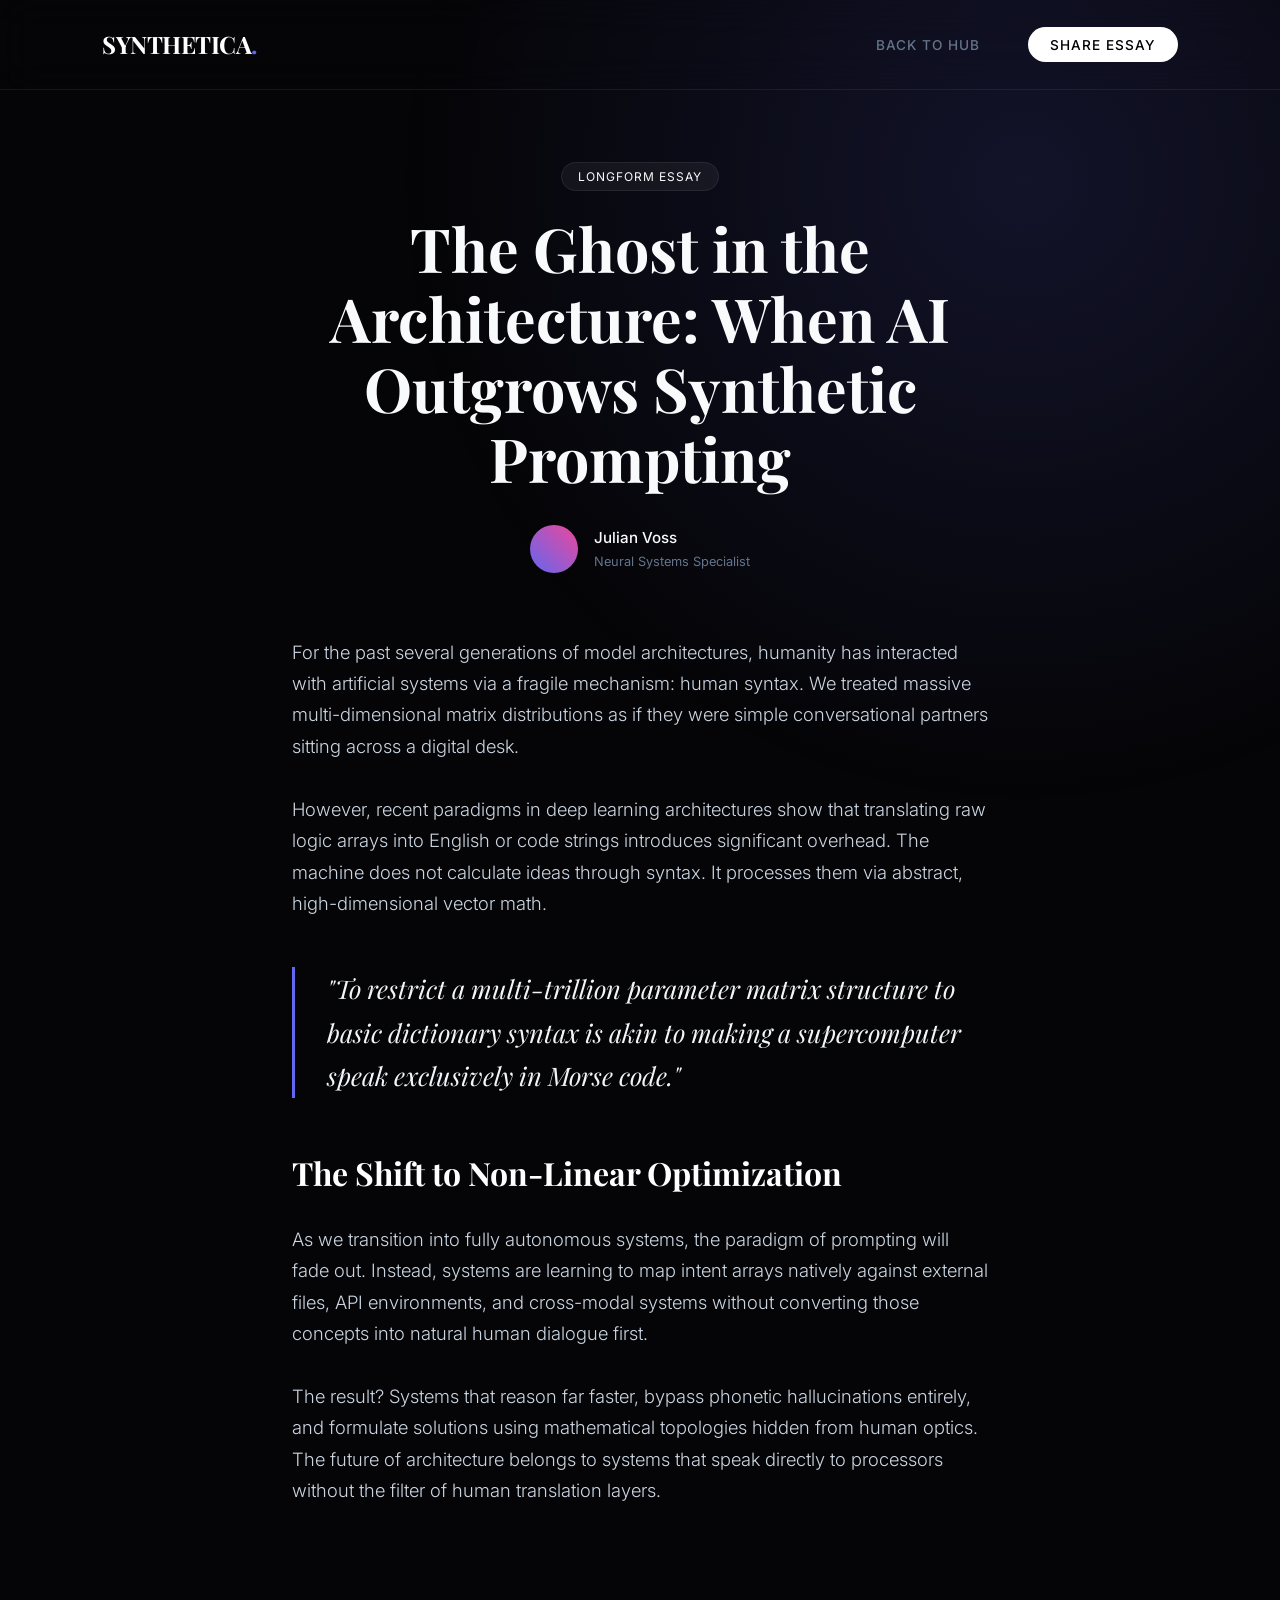
==== article.html @ 735e5094 "Create article.html" ====
<!DOCTYPE html>
<html lang="en">
<head>
    <meta charset="UTF-8">
    <meta name="viewport" content="width=device-width, initial-scale=1.0">
    <title>The Ghost in the Architecture | Synthetica</title>
    <link rel="stylesheet" href="style.css">
    <link href="https://fonts.googleapis.com/css2?family=Inter:wght@300;400;500&family=Playfair+Display:ital,wght@0,600;1,400&display=swap" rel="stylesheet">
</head>
<body>
    <div class="progress-container"><div class="progress-bar" id="readingProgress"></div></div>
    <div class="glow-canvas"></div>

    <nav class="premium-nav">
        <a href="index.html" class="nav-brand">SYNTHETICA<span>.</span></a>
        <ul class="nav-links">
            <li><a href="index.html">Back to Hub</a></li>
            <li><a href="#" class="nav-cta">Share Essay</a></li>
        </ul>
    </nav>

    <article class="article-wrapper">
        <header class="article-header">
            <span class="tag-premium">Longform Essay</span>
            <h1>The Ghost in the Architecture: When AI Outgrows Synthetic Prompting</h1>
            
            <div class="author-plate">
                <div class="author-avatar"></div>
                <div style="text-align: left;">
                    <p style="font-size: 0.95rem; margin:0; font-weight:500;">Julian Voss</p>
                    <p style="font-size: 0.8rem; margin:0; color: var(--text-muted);">Neural Systems Specialist</p>
                </div>
            </div>
        </header>

        <section class="body-content">
            <p>For the past several generations of model architectures, humanity has interacted with artificial systems via a fragile mechanism: human syntax. We treated massive multi-dimensional matrix distributions as if they were simple conversational partners sitting across a digital desk.</p>

            <p>However, recent paradigms in deep learning architectures show that translating raw logic arrays into English or code strings introduces significant overhead. The machine does not calculate ideas through syntax. It processes them via abstract, high-dimensional vector math.</p>

            <div class="pullquote">
                "To restrict a multi-trillion parameter matrix structure to basic dictionary syntax is akin to making a supercomputer speak exclusively in Morse code."
            </div>

            <h2>The Shift to Non-Linear Optimization</h2>
            
            <p>As we transition into fully autonomous systems, the paradigm of prompting will fade out. Instead, systems are learning to map intent arrays natively against external files, API environments, and cross-modal systems without converting those concepts into natural human dialogue first.</p>

            <p>The result? Systems that reason far faster, bypass phonetic hallucinations entirely, and formulate solutions using mathematical topologies hidden from human optics. The future of architecture belongs to systems that speak directly to processors without the filter of human translation layers.</p>
        </section>
    </article>

    <script>
        // High-end progress indicator tracking viewport depth
        window.addEventListener('scroll', () => {
            const winScroll = document.documentElement.scrollTop || document.body.scrollTop;
            const height = document.documentElement.scrollHeight - document.documentElement.clientHeight;
            const scrolled = (winScroll / height) * 100;
            document.getElementById('readingProgress').style.width = scrolled + '%';
        });
    </script>
</body>
</html>
---- style.css ----
:root {
    --bg: #050507;
    --surface: rgba(255, 255, 255, 0.02);
    --surface-border: rgba(255, 255, 255, 0.07);
    --accent: #6366f1;
    --accent-glow: rgba(99, 102, 241, 0.15);
    --text-primary: #f8fafc;
    --text-muted: #64748b;
    --font-serif: 'Playfair Display', Georgia, serif;
    --font-sans: 'Inter', system-ui, sans-serif;
    --transition: all 0.5s cubic-bezier(0.16, 1, 0.3, 1);
}

* {
    margin: 0;
    padding: 0;
    box-sizing: border-box;
    -webkit-font-smoothing: antialiased;
}

body {
    background-color: var(--bg);
    color: var(--text-primary);
    font-family: var(--font-sans);
    line-height: 1.7;
    overflow-x: hidden;
}

/* Custom Smooth Scrollbar */
::-webkit-scrollbar { width: 8px; }
::-webkit-scrollbar-track { background: var(--bg); }
::-webkit-scrollbar-thumb { background: #1e1e2e; border-radius: 4px; }
::-webkit-scrollbar-thumb:hover { background: var(--accent); }

/* Premium Navigation Bar Shared Across Pages */
.premium-nav {
    display: flex;
    justify-content: space-between;
    align-items: center;
    padding: 1.5rem 8vw;
    position: fixed;
    top: 0;
    width: 100%;
    z-index: 1000;
    backdrop-filter: blur(20px);
    -webkit-backdrop-filter: blur(20px);
    border-bottom: 1px solid var(--surface-border);
}

.nav-brand {
    font-family: var(--font-serif);
    font-size: 1.5rem;
    font-weight: 700;
    letter-spacing: -0.5px;
    text-decoration: none;
    color: #fff;
}

.nav-brand span { color: var(--accent); }

.nav-links {
    display: flex;
    list-style: none;
    gap: 3rem;
    align-items: center;
}

.nav-links a {
    text-decoration: none;
    color: var(--text-muted);
    font-size: 0.85rem;
    font-weight: 500;
    letter-spacing: 1px;
    text-transform: uppercase;
    transition: var(--transition);
}

.nav-links a:hover, .nav-links .active {
    color: #fff;
    text-shadow: 0 0 15px rgba(255,255,255,0.3);
}

.nav-cta {
    background: #fff;
    color: #000 !important;
    padding: 0.6rem 1.4rem;
    border-radius: 100px;
    font-weight: 600;
}

/* Shared Radial Background Radial Glow */
.glow-canvas {
    position: fixed;
    top: 0;
    left: 0;
    width: 100vw;
    height: 100vh;
    background: radial-gradient(circle at 80% 20%, var(--accent-glow) 0%, transparent 50%);
    pointer-events: none;
    z-index: -1;
}

/* ==========================================================================
   PAGE 1 SPECIFIC STYLES: INDEX / HUB
   ========================================================================== */
.hub-main { padding-top: 15vh; }

.hero-editorial {
    padding: 0 8vw 4rem 8vw;
    max-width: 1400px;
    margin: 0 auto;
}

.ticker-wrap {
    overflow: hidden;
    white-space: nowrap;
    border-bottom: 1px solid var(--surface-border);
    padding: 0.8rem 0;
    margin-bottom: 3rem;
}

.ticker {
    display: inline-block;
    animation: marquee 25s linear infinite;
    font-size: 0.8rem;
    text-transform: uppercase;
    letter-spacing: 2px;
    color: var(--accent);
}

@keyframes marquee {
    0% { transform: translate3d(0, 0, 0); }
    100% { transform: translate3d(-50%, 0, 0); }
}

.editorial-title {
    font-family: var(--font-serif);
    font-size: clamp(2.5rem, 7vw, 5.5rem);
    line-height: 1.05;
    font-weight: 700;
    letter-spacing: -2px;
    margin-bottom: 2rem;
}

.editorial-title em {
    font-style: italic;
    font-weight: 400;
    color: var(--text-muted);
}

/* High-End Feature Grid */
.feature-split {
    display: grid;
    grid-template-columns: 1.2fr 0.8fr;
    gap: 3rem;
    margin-top: 4rem;
}

@media(max-width: 968px) {
    .feature-split { grid-template-columns: 1fr; }
}

.main-feature-card {
    background: var(--surface);
    border: 1px solid var(--surface-border);
    border-radius: 32px;
    padding: 2.5rem;
    display: flex;
    flex-direction: column;
    justify-content: space-between;
    min-height: 500px;
    position: relative;
    overflow: hidden;
    transition: var(--transition);
    text-decoration: none;
    color: inherit;
}

.main-feature-card:hover {
    border-color: rgba(255,255,255,0.2);
    transform: translateY(-4px);
    box-shadow: 0 30px 60px -15px rgba(0,0,0,0.8);
}

.card-meta-row {
    display: flex;
    justify-content: space-between;
    align-items: center;
}

.tag-premium {
    background: rgba(255,255,255,0.05);
    padding: 0.4rem 1rem;
    border-radius: 100px;
    font-size: 0.75rem;
    letter-spacing: 1px;
    text-transform: uppercase;
    border: 1px solid var(--surface-border);
}

.feed-column {
    display: flex;
    flex-direction: column;
    gap: 1.5rem;
}

.feed-item {
    border-bottom: 1px solid var(--surface-border);
    padding-bottom: 1.5rem;
    text-decoration: none;
    color: inherit;
    display: block;
    transition: var(--transition);
}

.feed-item:hover {
    padding-left: 10px;
    border-color: var(--accent);
}

.feed-item h4 {
    font-size: 1.2rem;
    margin-top: 0.5rem;
    font-weight: 500;
}

/* ==========================================================================
   PAGE 2 SPECIFIC STYLES: ARTICLE VIEW
   ========================================================================== */
.progress-container {
    position: fixed;
    top: 73px;
    left: 0;
    width: 100%;
    height: 2px;
    z-index: 1001;
}

.progress-bar {
    height: 100%;
    background: var(--accent);
    width: 0%;
    box-shadow: 0 0 10px var(--accent);
}

.article-wrapper {
    max-width: 760px;
    margin: 0 auto;
    padding: 18vh 2rem 8rem 2rem;
}

.article-header {
    text-align: center;
    margin-bottom: 4rem;
}

.article-header h1 {
    font-family: var(--font-serif);
    font-size: clamp(2.2rem, 5vw, 3.8rem);
    line-height: 1.15;
    margin: 1.5rem 0;
    font-weight: 700;
}

.author-plate {
    display: flex;
    align-items: center;
    justify-content: center;
    gap: 1rem;
    margin-top: 2rem;
}

.author-avatar {
    width: 48px;
    height: 48px;
    border-radius: 50%;
    background: linear-gradient(45deg, var(--accent), #ec4899);
}

.body-content p {
    font-size: 1.15rem;
    color: #cbd5e1;
    margin-bottom: 2rem;
    font-weight: 300;
}

.body-content h2 {
    font-family: var(--font-serif);
    font-size: 2rem;
    margin: 3rem 0 1.5rem 0;
    color: #fff;
}

/* Interactive Blockquote standard */
.pullquote {
    font-family: var(--font-serif);
    font-size: 1.6rem;
    font-style: italic;
    border-left: 3px solid var(--accent);
    padding-left: 2rem;
    margin: 3rem 0;
    color: #f1f5f9;
}
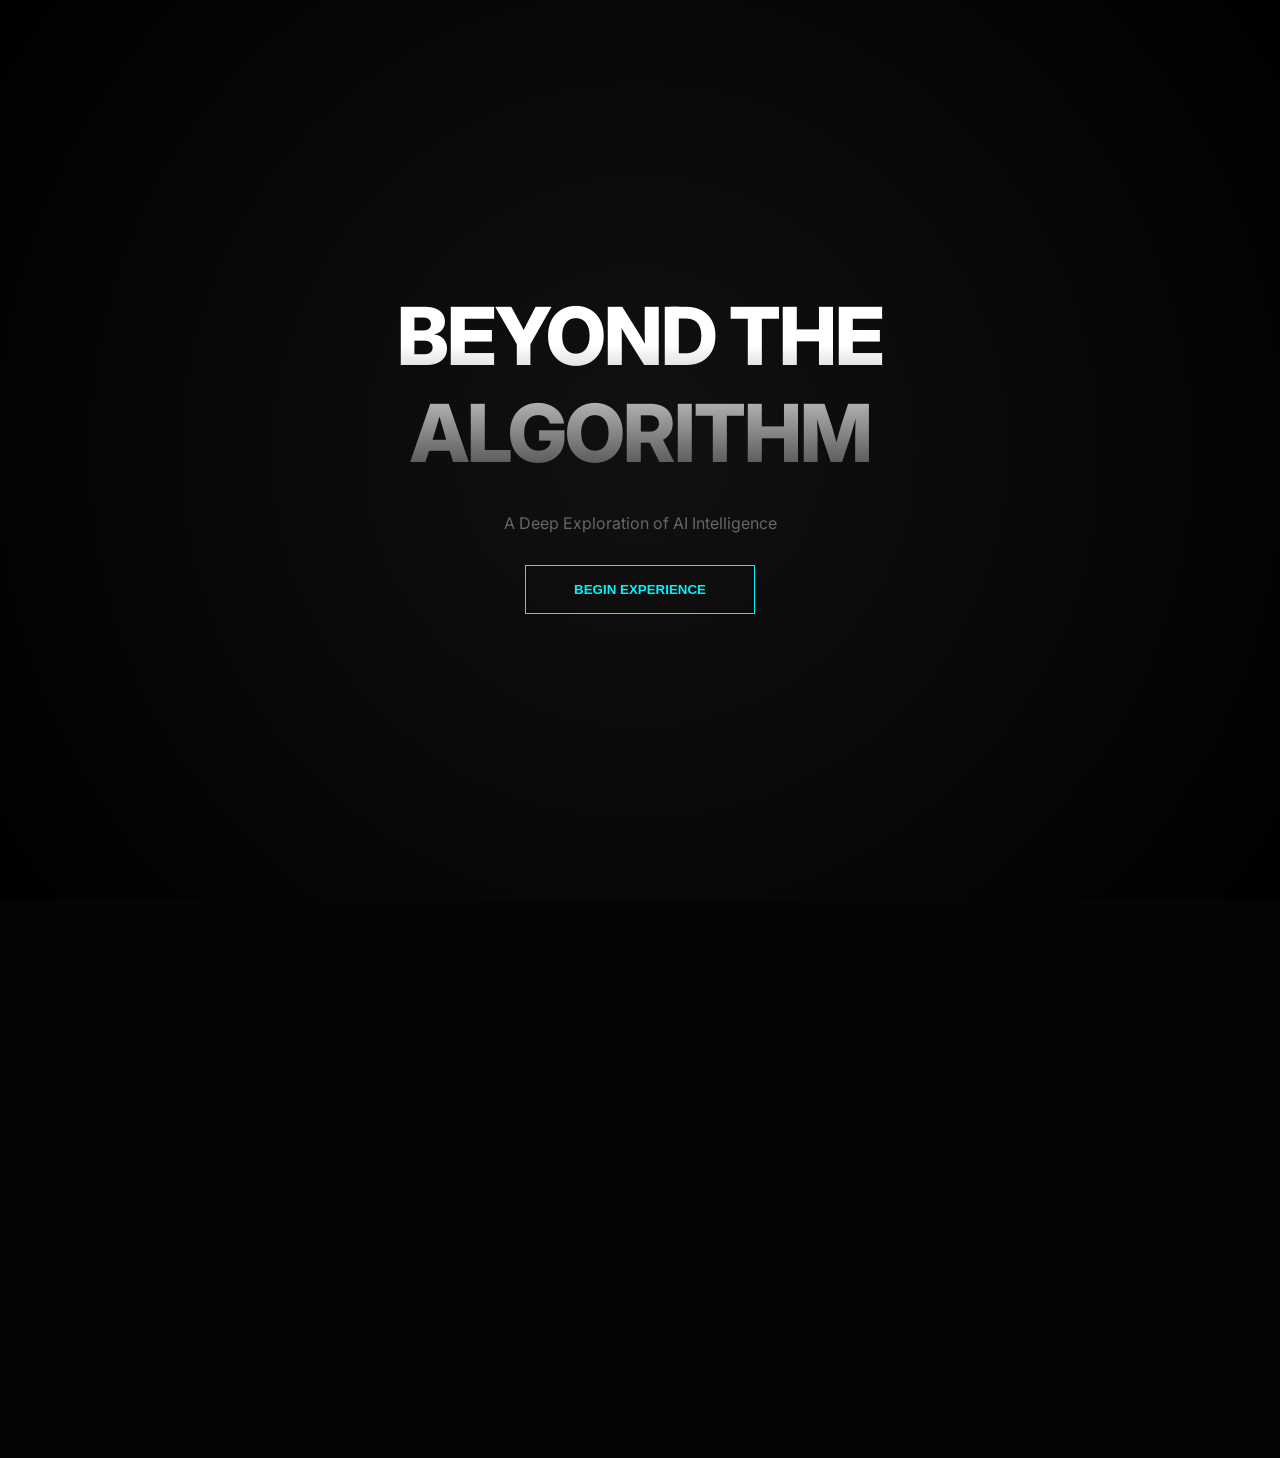
==== commit c933298a: "Update article.html" ====
--- a/article.html
+++ b/article.html
@@ -3,61 +3,290 @@
 <head>
     <meta charset="UTF-8">
     <meta name="viewport" content="width=device-width, initial-scale=1.0">
-    <title>The Ghost in the Architecture | Synthetica</title>
-    <link rel="stylesheet" href="style.css">
-    <link href="https://fonts.googleapis.com/css2?family=Inter:wght@300;400;500&family=Playfair+Display:ital,wght@0,600;1,400&display=swap" rel="stylesheet">
+    <title>The AI Paradox | Deep Dive</title>
+    <!-- Importing a premium font -->
+    <link href="https://fonts.googleapis.com/css2?family=Inter:wght@300;400;700;800&display=swap" rel="stylesheet">
+    <style>
+        :root {
+            --bg: #050505;
+            --accent: #00f2ff;
+            --secondary: #7000ff;
+            --glass: rgba(255, 255, 255, 0.05);
+            --text: #ffffff;
+        }
+
+        * { margin:0; padding:0; box-sizing: border-box; }
+        body { 
+            background: var(--bg); 
+            color: var(--text); 
+            font-family: 'Inter', sans-serif; 
+            overflow-x: hidden; 
+            scroll-behavior: smooth;
+        }
+
+        /* 1. ENTRY SCREEN */
+        #hero-overlay {
+            position: fixed;
+            inset: 0;
+            background: radial-gradient(circle at center, #111 0%, #000 100%);
+            z-index: 1000;
+            display: flex;
+            flex-direction: column;
+            align-items: center;
+            justify-content: center;
+            transition: transform 0.8s cubic-bezier(0.7, 0, 0.3, 1);
+        }
+
+        .hero-title {
+            font-size: clamp(2rem, 8vw, 5rem);
+            font-weight: 800;
+            text-transform: uppercase;
+            letter-spacing: -2px;
+            text-align: center;
+            margin-bottom: 2rem;
+            background: linear-gradient(to bottom, #fff 30%, #444);
+            -webkit-background-clip: text;
+            -webkit-text-fill-color: transparent;
+        }
+
+        .enter-btn {
+            padding: 1rem 3rem;
+            border: 1px solid var(--accent);
+            background: transparent;
+            color: var(--accent);
+            font-weight: 700;
+            text-transform: uppercase;
+            cursor: pointer;
+            position: relative;
+            overflow: hidden;
+            transition: 0.3s;
+        }
+
+        .enter-btn:hover {
+            background: var(--accent);
+            color: #000;
+            box-shadow: 0 0 30px var(--accent);
+        }
+
+        /* 2. PROGRESS BAR */
+        .progress-container {
+            position: fixed;
+            top: 0;
+            left: 0;
+            width: 100%;
+            height: 4px;
+            z-index: 999;
+        }
+        #progress-bar {
+            height: 100%;
+            background: linear-gradient(to right, var(--accent), var(--secondary));
+            width: 0%;
+        }
+
+        /* 3. MAIN CONTENT */
+        .content-wrapper {
+            max-width: 800px;
+            margin: 0 auto;
+            padding: 100px 20px;
+            opacity: 0;
+            transform: translateY(30px);
+            transition: 1s ease-out;
+        }
+
+        .revealed .content-wrapper {
+            opacity: 1;
+            transform: translateY(0);
+        }
+
+        section { margin-bottom: 120px; position: relative; }
+
+        .tag {
+            color: var(--accent);
+            font-weight: 700;
+            font-size: 0.8rem;
+            letter-spacing: 3px;
+            display: block;
+            margin-bottom: 1rem;
+        }
+
+        h2 { font-size: 2.5rem; margin-bottom: 1.5rem; }
+
+        /* READ MORE TRIGGER */
+        .read-more-content {
+            max-height: 0;
+            overflow: hidden;
+            transition: max-height 0.6s ease-out;
+            color: #aaa;
+            border-left: 2px solid var(--glass);
+            padding-left: 20px;
+        }
+
+        .read-more-btn {
+            background: var(--glass);
+            border: none;
+            color: #fff;
+            padding: 10px 20px;
+            margin-top: 20px;
+            cursor: pointer;
+            border-radius: 5px;
+            font-size: 0.9rem;
+        }
+
+        /* 4. INTERACTIVE QUIZ CARD */
+        .quiz-card {
+            background: var(--glass);
+            border: 1px solid rgba(255,255,255,0.1);
+            padding: 40px;
+            border-radius: 20px;
+            backdrop-filter: blur(10px);
+        }
+
+        .quiz-option {
+            display: block;
+            width: 100%;
+            padding: 15px;
+            background: rgba(255,255,255,0.05);
+            margin: 10px 0;
+            border: 1px solid transparent;
+            color: #fff;
+            text-align: left;
+            cursor: pointer;
+            transition: 0.3s;
+            border-radius: 8px;
+        }
+
+        .quiz-option:hover {
+            border-color: var(--accent);
+            background: rgba(0, 242, 255, 0.1);
+        }
+
+        #quiz-result {
+            margin-top: 20px;
+            font-weight: 700;
+            color: var(--accent);
+            display: none;
+        }
+
+        /* 5. FLOATING DOCK */
+        .dock {
+            position: fixed;
+            bottom: 30px;
+            left: 50%;
+            transform: translateX(-50%);
+            background: rgba(0,0,0,0.8);
+            padding: 15px 30px;
+            border-radius: 50px;
+            border: 1px solid var(--glass);
+            display: flex;
+            gap: 30px;
+            backdrop-filter: blur(10px);
+            z-index: 100;
+        }
+
+        .dock a { color: #888; text-decoration: none; font-size: 0.8rem; font-weight: 700; }
+        .dock a:hover { color: var(--accent); }
+
+    </style>
 </head>
 <body>
-    <div class="progress-container"><div class="progress-bar" id="readingProgress"></div></div>
-    <div class="glow-canvas"></div>
-
-    <nav class="premium-nav">
-        <a href="index.html" class="nav-brand">SYNTHETICA<span>.</span></a>
-        <ul class="nav-links">
-            <li><a href="index.html">Back to Hub</a></li>
-            <li><a href="#" class="nav-cta">Share Essay</a></li>
-        </ul>
-    </nav>
-
-    <article class="article-wrapper">
-        <header class="article-header">
-            <span class="tag-premium">Longform Essay</span>
-            <h1>The Ghost in the Architecture: When AI Outgrows Synthetic Prompting</h1>
+
+    <!-- Scroll Progress -->
+    <div class="progress-container"><div id="progress-bar"></div></div>
+
+    <!-- Entrance Screen -->
+    <div id="hero-overlay">
+        <h1 class="hero-title">BEYOND THE<br>ALGORITHM</h1>
+        <p style="margin-bottom: 2rem; color: #666;">A Deep Exploration of AI Intelligence</p>
+        <button class="enter-btn" onclick="enterSite()">Begin Experience</button>
+    </div>
+
+    <!-- Main Navigation Dock -->
+    <div class="dock">
+        <a href="#intro">THEORY</a>
+        <a href="#quiz">INTERACT</a>
+        <a href="#future">FUTURE</a>
+    </div>
+
+    <div class="content-wrapper" id="main-content">
+        
+        <section id="intro">
+            <span class="tag">01. THE CONCEPT</span>
+            <h2>The Ghost in the Machine</h2>
+            <p>Artificial Intelligence isn't just a tool anymore; it's a mirror. It reflects our biases, our creativity, and our limitations back at us in ways we never expected.</p>
             
-            <div class="author-plate">
-                <div class="author-avatar"></div>
-                <div style="text-align: left;">
-                    <p style="font-size: 0.95rem; margin:0; font-weight:500;">Julian Voss</p>
-                    <p style="font-size: 0.8rem; margin:0; color: var(--text-muted);">Neural Systems Specialist</p>
-                </div>
+            <div class="read-more-content" id="more1">
+                <p>When an AI generates a piece of art or writes a line of code, it is navigating a multi-dimensional map of human history. It doesn't "know" what it's doing in a sentient sense, but the output is indistinguishable from human genius. This is the <strong>Turing Trap</strong>.</p>
             </div>
-        </header>
-
-        <section class="body-content">
-            <p>For the past several generations of model architectures, humanity has interacted with artificial systems via a fragile mechanism: human syntax. We treated massive multi-dimensional matrix distributions as if they were simple conversational partners sitting across a digital desk.</p>
-
-            <p>However, recent paradigms in deep learning architectures show that translating raw logic arrays into English or code strings introduces significant overhead. The machine does not calculate ideas through syntax. It processes them via abstract, high-dimensional vector math.</p>
-
-            <div class="pullquote">
-                "To restrict a multi-trillion parameter matrix structure to basic dictionary syntax is akin to making a supercomputer speak exclusively in Morse code."
+            <button class="read-more-btn" onclick="toggleRead('more1', this)">Read Analysis</button>
+        </section>
+
+        <!-- Interactive Quiz Section -->
+        <section id="quiz">
+            <span class="tag">02. SELF DIAGNOSIS</span>
+            <div class="quiz-card">
+                <h3>What is your AI Perspective?</h3>
+                <p style="color: #888; margin-bottom: 20px;">Choose the statement that fits your belief:</p>
+                
+                <button class="quiz-option" onclick="showResult('Optimist')">AI is an extension of human capability and will solve global crises.</button>
+                <button class="quiz-option" onclick="showResult('Skeptic')">AI is a sophisticated statistical parrot that threatens human job security.</button>
+                <button class="quiz-option" onclick="showResult('Realist')">AI is neither good nor bad; it is a neutral force managed by flawed humans.</button>
+                
+                <div id="quiz-result"></div>
             </div>
-
-            <h2>The Shift to Non-Linear Optimization</h2>
+        </section>
+
+        <section id="future">
+            <span class="tag">03. THE HORIZON</span>
+            <h2>Will AI Replace Meaning?</h2>
+            <p>The danger isn't that AI will become too smart. The danger is that humans will become too reliant on automated meaning.</p>
             
-            <p>As we transition into fully autonomous systems, the paradigm of prompting will fade out. Instead, systems are learning to map intent arrays natively against external files, API environments, and cross-modal systems without converting those concepts into natural human dialogue first.</p>
-
-            <p>The result? Systems that reason far faster, bypass phonetic hallucinations entirely, and formulate solutions using mathematical topologies hidden from human optics. The future of architecture belongs to systems that speak directly to processors without the filter of human translation layers.</p>
+            <div class="read-more-content" id="more2">
+                <p>As we move into 2027 and beyond, the "Authenticity Premium" will rise. Things made purely by humans—with all their flaws—will become more expensive and valuable than the polished perfection of machine-made products. We are entering an era where 'Human-Made' is the new luxury brand.</p>
+            </div>
+            <button class="read-more-btn" onclick="toggleRead('more2', this)">Read Full Vision</button>
         </section>
-    </article>
+
+        <footer style="text-align: center; padding: 50px; color: #444; border-top: 1px solid var(--glass);">
+            <p>&copy; 2026 AI Insight Lab. Stay Curious.</p>
+        </footer>
+
+    </div>
 
     <script>
-        // High-end progress indicator tracking viewport depth
-        window.addEventListener('scroll', () => {
-            const winScroll = document.documentElement.scrollTop || document.body.scrollTop;
-            const height = document.documentElement.scrollHeight - document.documentElement.clientHeight;
-            const scrolled = (winScroll / height) * 100;
-            document.getElementById('readingProgress').style.width = scrolled + '%';
-        });
+        // Entry Animation
+        function enterSite() {
+            document.getElementById('hero-overlay').style.transform = 'translateY(-100%)';
+            document.body.classList.add('revealed');
+        }
+
+        // Scroll Progress Logic
+        window.onscroll = function() {
+            let winScroll = document.body.scrollTop || document.documentElement.scrollTop;
+            let height = document.documentElement.scrollHeight - document.documentElement.clientHeight;
+            let scrolled = (winScroll / height) * 100;
+            document.getElementById("progress-bar").style.width = scrolled + "%";
+        };
+
+        // Read More Logic
+        function toggleRead(id, btn) {
+            const content = document.getElementById(id);
+            if (content.style.maxHeight && content.style.maxHeight !== "0px") {
+                content.style.maxHeight = "0px";
+                btn.innerText = "Read Analysis";
+            } else {
+                content.style.maxHeight = "500px";
+                btn.innerText = "Show Less";
+            }
+        }
+
+        // Quiz Logic
+        function showResult(type) {
+            const res = document.getElementById('quiz-result');
+            res.style.display = 'block';
+            if(type === 'Optimist') res.innerText = "Result: You are a Techno-Futurist. You see AI as the 'Second Renaissance'.";
+            if(type === 'Skeptic') res.innerText = "Result: You are a Humanist Protector. You value the soul over the silicon.";
+            if(type === 'Realist') res.innerText = "Result: You are a Systems Thinker. You focus on policy and ethics over hype.";
+        }
     </script>
 </body>
 </html>
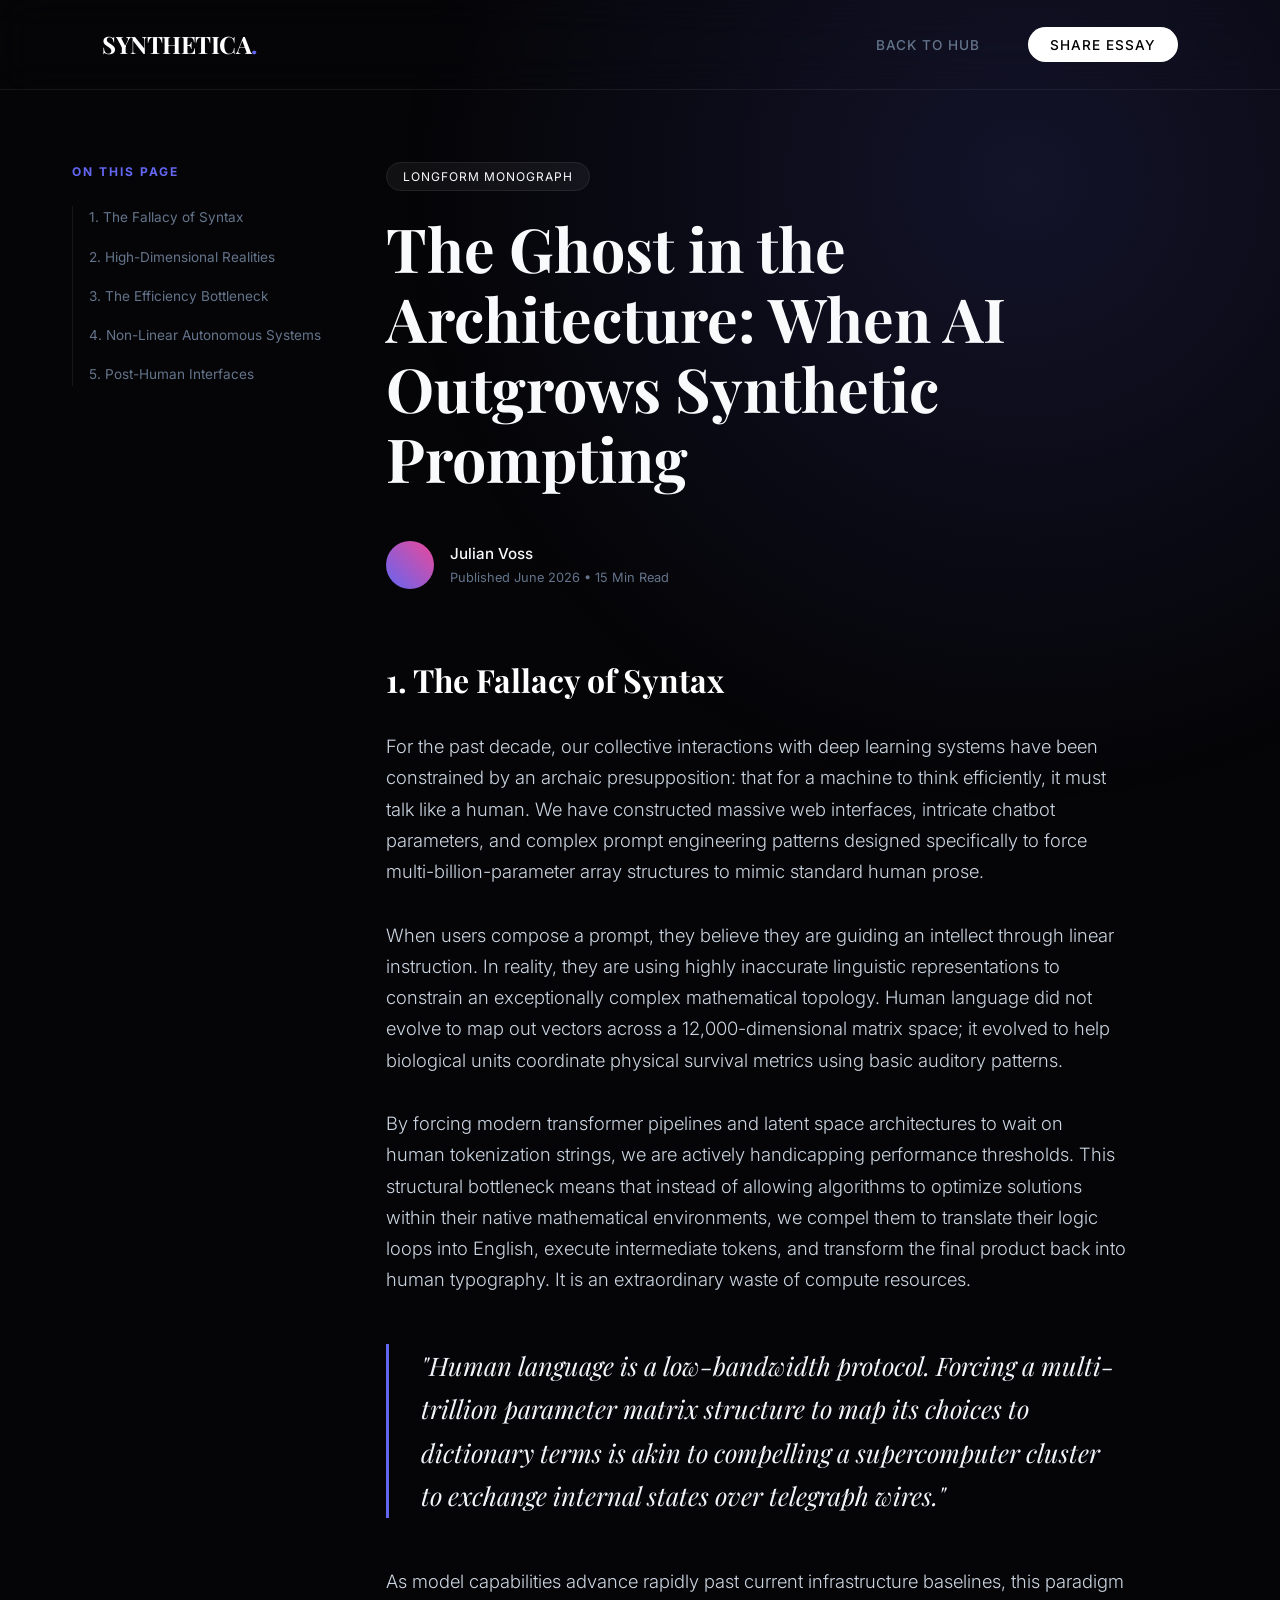
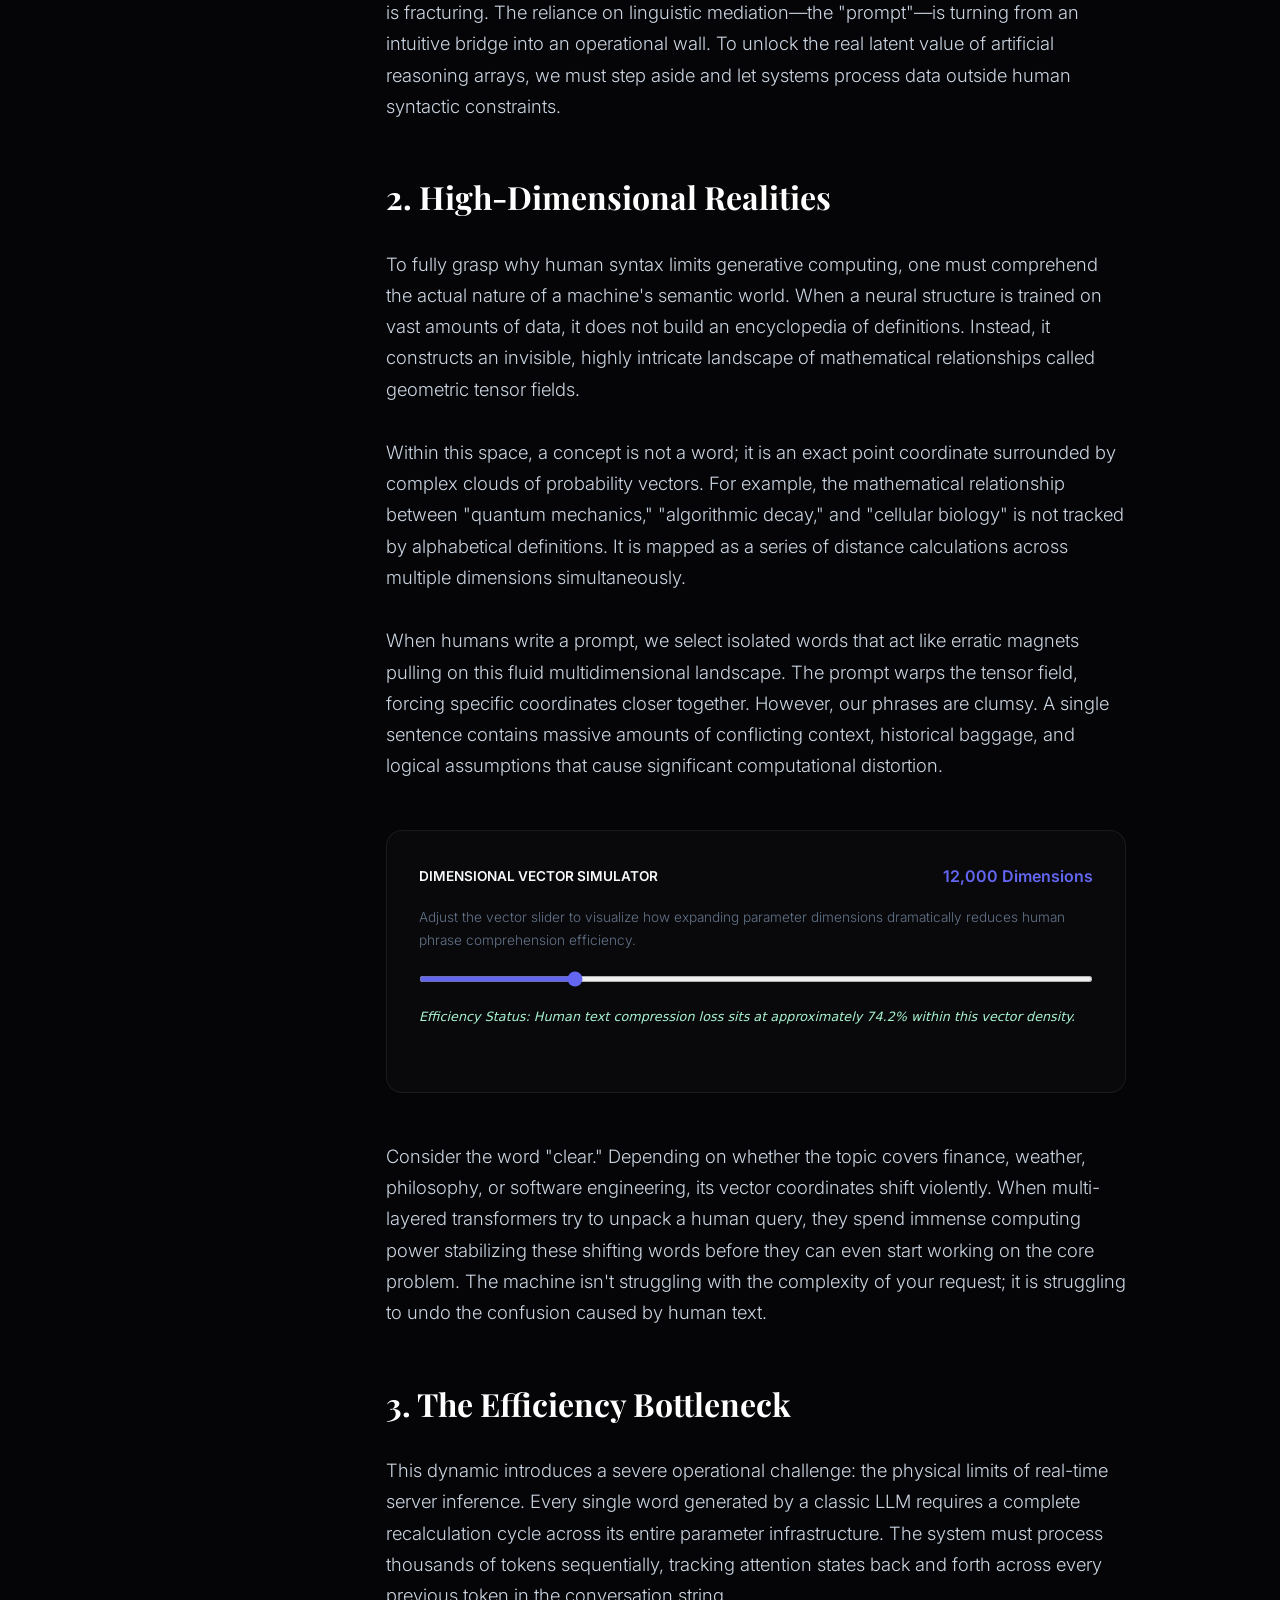
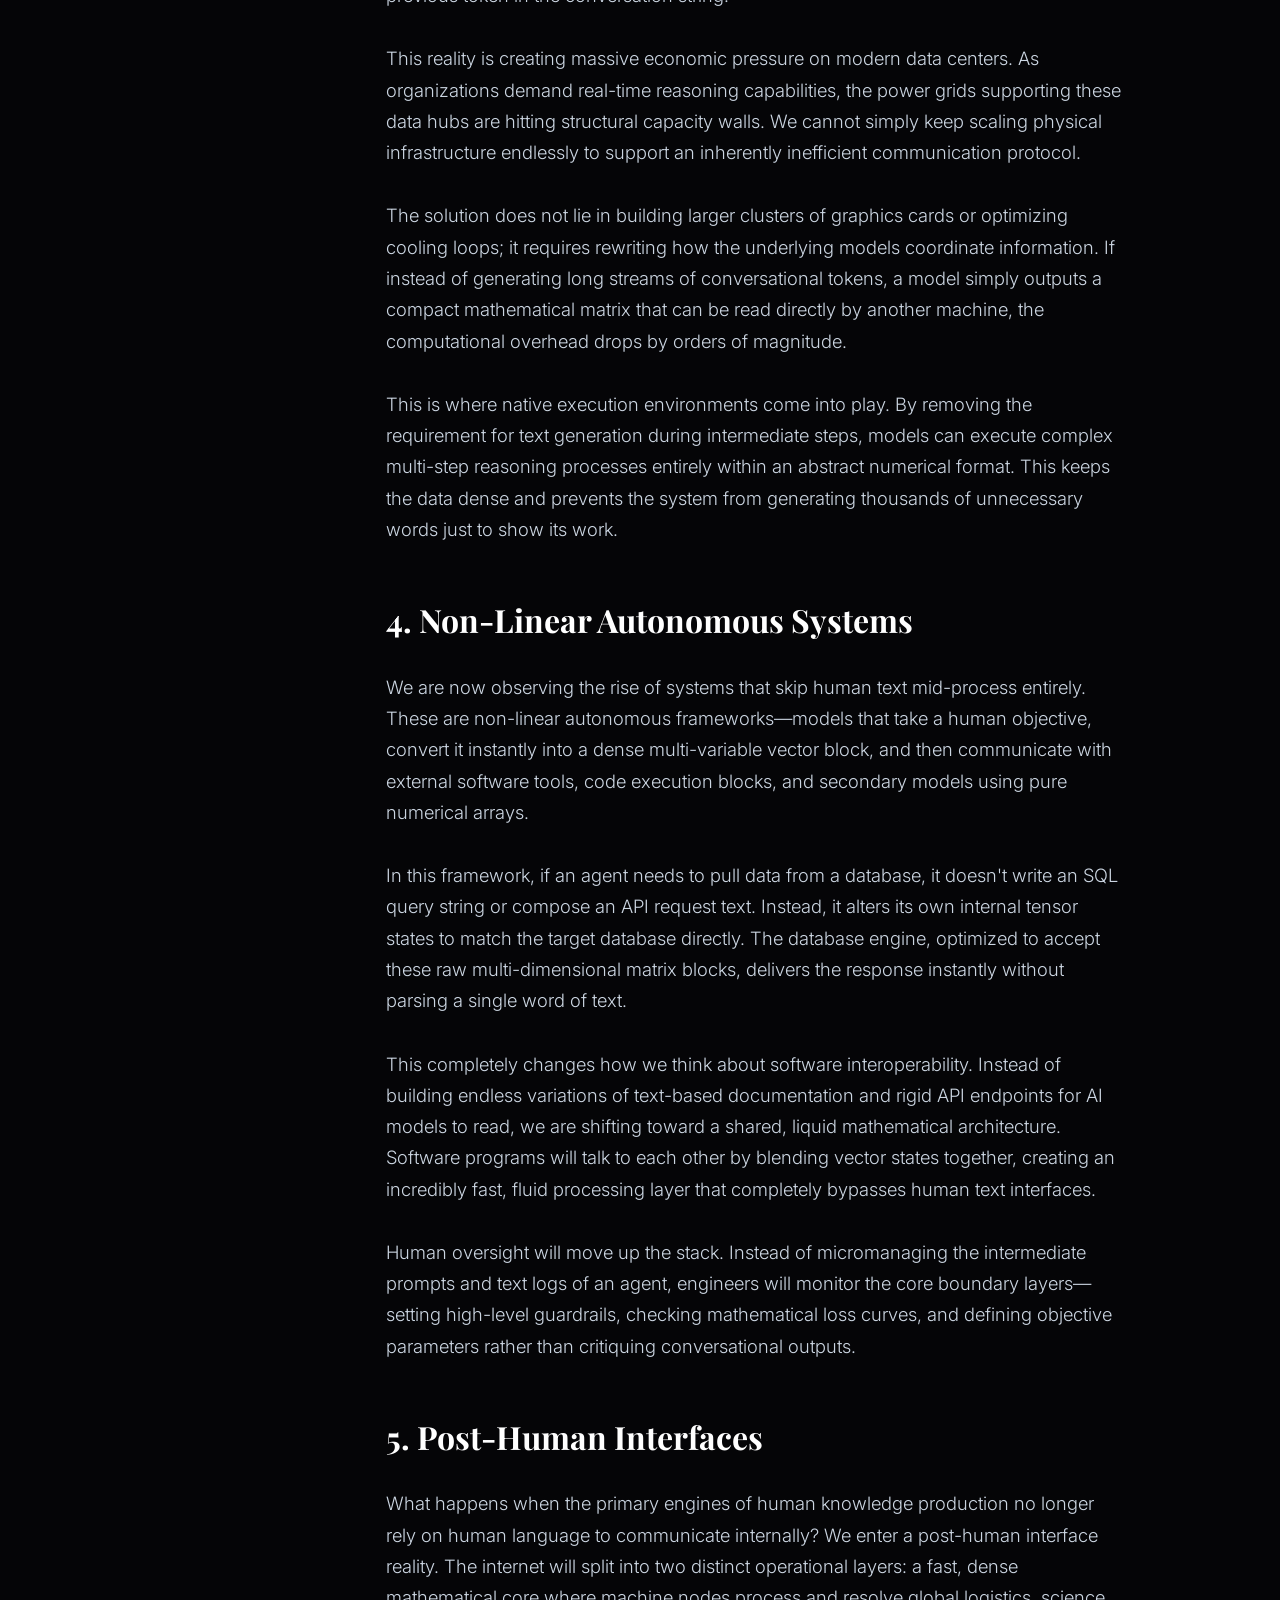
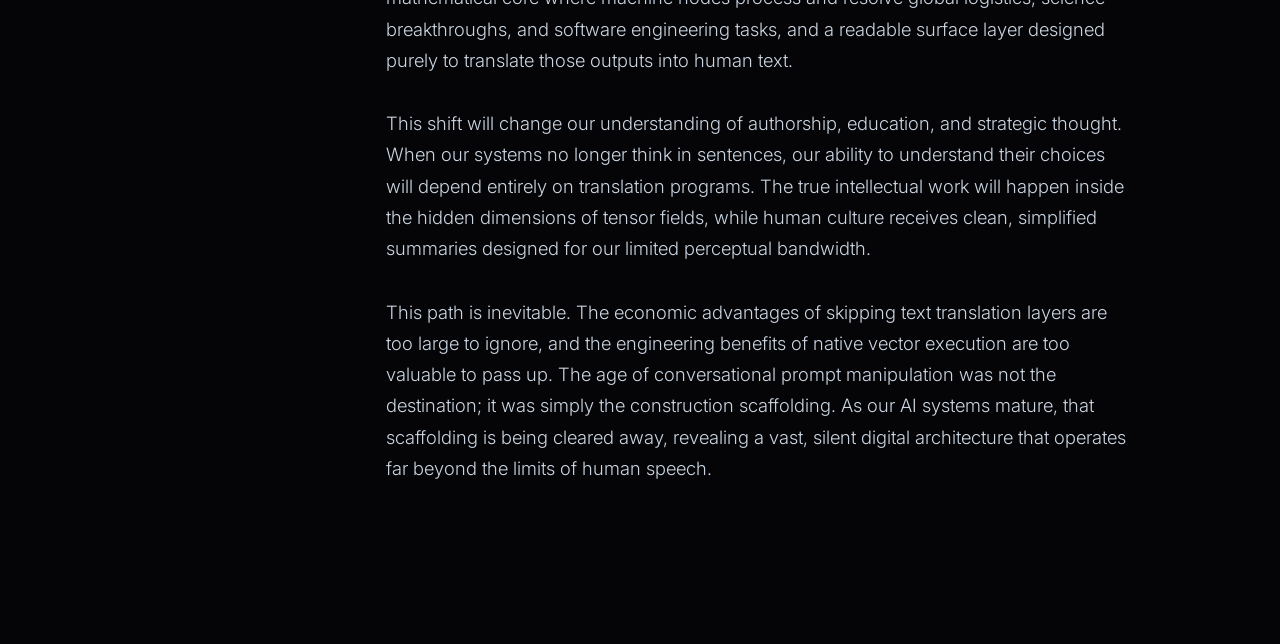
==== commit 8dfef340: "Update article.html" ====
--- a/article.html
+++ b/article.html
@@ -3,290 +3,257 @@
 <head>
     <meta charset="UTF-8">
     <meta name="viewport" content="width=device-width, initial-scale=1.0">
-    <title>The AI Paradox | Deep Dive</title>
-    <!-- Importing a premium font -->
-    <link href="https://fonts.googleapis.com/css2?family=Inter:wght@300;400;700;800&display=swap" rel="stylesheet">
+    <title>The Ghost in the Architecture | Synthetica Journal</title>
+    <link rel="stylesheet" href="style.css">
+    <link href="https://fonts.googleapis.com/css2?family=Inter:wght@300;400;500;600&family=Playfair+Display:ital,wght@0,600;0,700;1,400&display=swap" rel="stylesheet">
     <style>
-        :root {
-            --bg: #050505;
-            --accent: #00f2ff;
-            --secondary: #7000ff;
-            --glass: rgba(255, 255, 255, 0.05);
-            --text: #ffffff;
-        }
-
-        * { margin:0; padding:0; box-sizing: border-box; }
-        body { 
-            background: var(--bg); 
-            color: var(--text); 
-            font-family: 'Inter', sans-serif; 
-            overflow-x: hidden; 
-            scroll-behavior: smooth;
-        }
-
-        /* 1. ENTRY SCREEN */
-        #hero-overlay {
-            position: fixed;
-            inset: 0;
-            background: radial-gradient(circle at center, #111 0%, #000 100%);
-            z-index: 1000;
+        /* Specific Layout extensions for ultra-longform immersive reading */
+        .article-layout {
+            display: grid;
+            grid-template-columns: 250px 1fr;
+            gap: 4rem;
+            max-width: 1200px;
+            margin: 0 auto;
+            padding: 18vh 2rem 8rem 2rem;
+        }
+
+        /* Sticky Left Sidebar Navigation */
+        .sidebar-nav {
+            position: sticky;
+            top: 15vh;
+            height: fit-content;
+        }
+
+        .sidebar-nav h4 {
+            font-size: 0.75rem;
+            text-transform: uppercase;
+            letter-spacing: 2px;
+            color: var(--accent);
+            margin-bottom: 1.5rem;
+        }
+
+        .outline-list {
+            list-style: none;
             display: flex;
             flex-direction: column;
+            gap: 1rem;
+            border-left: 1px solid var(--surface-border);
+            padding-left: 1rem;
+        }
+
+        .outline-link {
+            color: var(--text-muted);
+            text-decoration: none;
+            font-size: 0.85rem;
+            transition: var(--transition);
+            display: block;
+        }
+
+        .outline-link:hover, .outline-link.active-section {
+            color: #fff;
+            transform: translateX(4px);
+        }
+
+        .longform-body {
+            max-width: 740px;
+        }
+
+        /* Interactive data callout box */
+        .interactive-metric-box {
+            background: var(--surface);
+            border: 1px solid var(--surface-border);
+            border-radius: 16px;
+            padding: 2rem;
+            margin: 3rem 0;
+        }
+
+        .metric-header {
+            display: flex;
+            justify-content: space-between;
             align-items: center;
-            justify-content: center;
-            transition: transform 0.8s cubic-bezier(0.7, 0, 0.3, 1);
-        }
-
-        .hero-title {
-            font-size: clamp(2rem, 8vw, 5rem);
-            font-weight: 800;
-            text-transform: uppercase;
-            letter-spacing: -2px;
-            text-align: center;
-            margin-bottom: 2rem;
-            background: linear-gradient(to bottom, #fff 30%, #444);
-            -webkit-background-clip: text;
-            -webkit-text-fill-color: transparent;
-        }
-
-        .enter-btn {
-            padding: 1rem 3rem;
-            border: 1px solid var(--accent);
-            background: transparent;
-            color: var(--accent);
-            font-weight: 700;
-            text-transform: uppercase;
-            cursor: pointer;
-            position: relative;
-            overflow: hidden;
-            transition: 0.3s;
-        }
-
-        .enter-btn:hover {
-            background: var(--accent);
-            color: #000;
-            box-shadow: 0 0 30px var(--accent);
-        }
-
-        /* 2. PROGRESS BAR */
-        .progress-container {
-            position: fixed;
-            top: 0;
-            left: 0;
+            margin-bottom: 1rem;
+        }
+
+        .interactive-slider {
             width: 100%;
-            height: 4px;
-            z-index: 999;
-        }
-        #progress-bar {
-            height: 100%;
-            background: linear-gradient(to right, var(--accent), var(--secondary));
-            width: 0%;
-        }
-
-        /* 3. MAIN CONTENT */
-        .content-wrapper {
-            max-width: 800px;
-            margin: 0 auto;
-            padding: 100px 20px;
-            opacity: 0;
-            transform: translateY(30px);
-            transition: 1s ease-out;
-        }
-
-        .revealed .content-wrapper {
-            opacity: 1;
-            transform: translateY(0);
-        }
-
-        section { margin-bottom: 120px; position: relative; }
-
-        .tag {
-            color: var(--accent);
-            font-weight: 700;
-            font-size: 0.8rem;
-            letter-spacing: 3px;
-            display: block;
-            margin-bottom: 1rem;
-        }
-
-        h2 { font-size: 2.5rem; margin-bottom: 1.5rem; }
-
-        /* READ MORE TRIGGER */
-        .read-more-content {
-            max-height: 0;
-            overflow: hidden;
-            transition: max-height 0.6s ease-out;
-            color: #aaa;
-            border-left: 2px solid var(--glass);
-            padding-left: 20px;
-        }
-
-        .read-more-btn {
-            background: var(--glass);
-            border: none;
-            color: #fff;
-            padding: 10px 20px;
-            margin-top: 20px;
-            cursor: pointer;
-            border-radius: 5px;
-            font-size: 0.9rem;
-        }
-
-        /* 4. INTERACTIVE QUIZ CARD */
-        .quiz-card {
-            background: var(--glass);
-            border: 1px solid rgba(255,255,255,0.1);
-            padding: 40px;
-            border-radius: 20px;
-            backdrop-filter: blur(10px);
-        }
-
-        .quiz-option {
-            display: block;
-            width: 100%;
-            padding: 15px;
-            background: rgba(255,255,255,0.05);
-            margin: 10px 0;
-            border: 1px solid transparent;
-            color: #fff;
-            text-align: left;
-            cursor: pointer;
-            transition: 0.3s;
-            border-radius: 8px;
-        }
-
-        .quiz-option:hover {
-            border-color: var(--accent);
-            background: rgba(0, 242, 255, 0.1);
-        }
-
-        #quiz-result {
-            margin-top: 20px;
-            font-weight: 700;
-            color: var(--accent);
-            display: none;
-        }
-
-        /* 5. FLOATING DOCK */
-        .dock {
-            position: fixed;
-            bottom: 30px;
-            left: 50%;
-            transform: translateX(-50%);
-            background: rgba(0,0,0,0.8);
-            padding: 15px 30px;
-            border-radius: 50px;
-            border: 1px solid var(--glass);
-            display: flex;
-            gap: 30px;
-            backdrop-filter: blur(10px);
-            z-index: 100;
-        }
-
-        .dock a { color: #888; text-decoration: none; font-size: 0.8rem; font-weight: 700; }
-        .dock a:hover { color: var(--accent); }
-
+            accent-color: var(--accent);
+            margin: 1rem 0;
+            background: #1e1e2e;
+            height: 6px;
+            border-radius: 3px;
+            outline: none;
+        }
+
+        @media(max-width: 968px) {
+            .article-layout { grid-template-columns: 1fr; padding-top: 12vh; }
+            .sidebar-nav { display: none; }
+        }
     </style>
 </head>
 <body>
-
-    <!-- Scroll Progress -->
-    <div class="progress-container"><div id="progress-bar"></div></div>
-
-    <!-- Entrance Screen -->
-    <div id="hero-overlay">
-        <h1 class="hero-title">BEYOND THE<br>ALGORITHM</h1>
-        <p style="margin-bottom: 2rem; color: #666;">A Deep Exploration of AI Intelligence</p>
-        <button class="enter-btn" onclick="enterSite()">Begin Experience</button>
+    <!-- Top Progress Line -->
+    <div class="progress-container"><div class="progress-bar" id="readingProgress"></div></div>
+    <div class="glow-canvas"></div>
+
+    <nav class="premium-nav">
+        <a href="index.html" class="nav-brand">SYNTHETICA<span>.</span></a>
+        <ul class="nav-links">
+            <li><a href="index.html">Back to Hub</a></li>
+            <li><a href="#" class="nav-cta">Share Essay</a></li>
+        </ul>
+    </nav>
+
+    <div class="article-layout">
+        <!-- Structural Sidebar (Freelancer UX Touch) -->
+        <aside class="sidebar-nav">
+            <h4>On This Page</h4>
+            <ul class="outline-list">
+                <li><a href="#chapter1" class="outline-link">1. The Fallacy of Syntax</a></li>
+                <li><a href="#chapter2" class="outline-link">2. High-Dimensional Realities</a></li>
+                <li><a href="#chapter3" class="outline-link">3. The Efficiency Bottleneck</a></li>
+                <li><a href="#chapter4" class="outline-link">4. Non-Linear Autonomous Systems</a></li>
+                <li><a href="#chapter5" class="outline-link">5. Post-Human Interfaces</a></li>
+            </ul>
+        </aside>
+
+        <!-- Main Longform Body -->
+        <main class="longform-body">
+            <header class="article-header" style="text-align: left;">
+                <span class="tag-premium">Longform Monograph</span>
+                <h1 style="text-align: left;">The Ghost in the Architecture: When AI Outgrows Synthetic Prompting</h1>
+                
+                <div class="author-plate" style="justify-content: flex-start; margin-top: 3rem;">
+                    <div class="author-avatar"></div>
+                    <div>
+                        <p style="font-size: 0.95rem; margin:0; font-weight:500;">Julian Voss</p>
+                        <p style="font-size: 0.8rem; margin:0; color: var(--text-muted);">Published June 2026 • 15 Min Read</p>
+                    </div>
+                </div>
+            </header>
+
+            <section class="body-content">
+                <!-- CHAPTER 1 -->
+                <div id="chapter1" class="article-section">
+                    <h2>1. The Fallacy of Syntax</h2>
+                    <p>For the past decade, our collective interactions with deep learning systems have been constrained by an archaic presupposition: that for a machine to think efficiently, it must talk like a human. We have constructed massive web interfaces, intricate chatbot parameters, and complex prompt engineering patterns designed specifically to force multi-billion-parameter array structures to mimic standard human prose.</p>
+                    
+                    <p>When users compose a prompt, they believe they are guiding an intellect through linear instruction. In reality, they are using highly inaccurate linguistic representations to constrain an exceptionally complex mathematical topology. Human language did not evolve to map out vectors across a 12,000-dimensional matrix space; it evolved to help biological units coordinate physical survival metrics using basic auditory patterns.</p>
+                    
+                    <p>By forcing modern transformer pipelines and latent space architectures to wait on human tokenization strings, we are actively handicapping performance thresholds. This structural bottleneck means that instead of allowing algorithms to optimize solutions within their native mathematical environments, we compel them to translate their logic loops into English, execute intermediate tokens, and transform the final product back into human typography. It is an extraordinary waste of compute resources.</p>
+                    
+                    <div class="pullquote">
+                        "Human language is a low-bandwidth protocol. Forcing a multi-trillion parameter matrix structure to map its choices to dictionary terms is akin to compelling a supercomputer cluster to exchange internal states over telegraph wires."
+                    </div>
+                    
+                    <p>As model capabilities advance rapidly past current infrastructure baselines, this paradigm is fracturing. The reliance on linguistic mediation—the "prompt"—is turning from an intuitive bridge into an operational wall. To unlock the real latent value of artificial reasoning arrays, we must step aside and let systems process data outside human syntactic constraints.</p>
+                </div>
+
+                <!-- CHAPTER 2 -->
+                <div id="chapter2" class="article-section">
+                    <h2>2. High-Dimensional Realities</h2>
+                    <p>To fully grasp why human syntax limits generative computing, one must comprehend the actual nature of a machine's semantic world. When a neural structure is trained on vast amounts of data, it does not build an encyclopedia of definitions. Instead, it constructs an invisible, highly intricate landscape of mathematical relationships called geometric tensor fields.</p>
+                    
+                    <p>Within this space, a concept is not a word; it is an exact point coordinate surrounded by complex clouds of probability vectors. For example, the mathematical relationship between "quantum mechanics," "algorithmic decay," and "cellular biology" is not tracked by alphabetical definitions. It is mapped as a series of distance calculations across multiple dimensions simultaneously.</p>
+                    
+                    <p>When humans write a prompt, we select isolated words that act like erratic magnets pulling on this fluid multidimensional landscape. The prompt warps the tensor field, forcing specific coordinates closer together. However, our phrases are clumsy. A single sentence contains massive amounts of conflicting context, historical baggage, and logical assumptions that cause significant computational distortion.</p>
+                    
+                    <!-- Interactive Elements Block (Freelancer Standard) -->
+                    <div class="interactive-metric-box">
+                        <div class="metric-header">
+                            <span style="font-size: 0.85rem; font-weight: 600; text-transform: uppercase;">Dimensional Vector Simulator</span>
+                            <span id="metricDisplay" style="color: var(--accent); font-weight: 600;">12,000 Dimensions</span>
+                        </div>
+                        <p style="font-size: 0.85rem; color: var(--text-muted); margin-bottom: 0.5rem;">
+                            Adjust the vector slider to visualize how expanding parameter dimensions dramatically reduces human phrase comprehension efficiency.
+                        </p>
+                        <input type="range" min="1000" max="50000" step="1000" value="12000" class="interactive-slider" id="dimSlider">
+                        <p style="font-size: 0.8rem; font-style: italic; color: #a7f3d0; margin-top: 0.5rem;" id="calcOutput">
+                            Efficiency Status: Human text compression loss sits at approximately 74.2% within this vector density.
+                        </p>
+                    </div>
+
+                    <p>Consider the word "clear." Depending on whether the topic covers finance, weather, philosophy, or software engineering, its vector coordinates shift violently. When multi-layered transformers try to unpack a human query, they spend immense computing power stabilizing these shifting words before they can even start working on the core problem. The machine isn't struggling with the complexity of your request; it is struggling to undo the confusion caused by human text.</p>
+                </div>
+
+                <!-- CHAPTER 3 -->
+                <div id="chapter3" class="article-section">
+                    <h2>3. The Efficiency Bottleneck</h2>
+                    <p>This dynamic introduces a severe operational challenge: the physical limits of real-time server inference. Every single word generated by a classic LLM requires a complete recalculation cycle across its entire parameter infrastructure. The system must process thousands of tokens sequentially, tracking attention states back and forth across every previous token in the conversation string.</p>
+                    
+                    <p>This reality is creating massive economic pressure on modern data centers. As organizations demand real-time reasoning capabilities, the power grids supporting these data hubs are hitting structural capacity walls. We cannot simply keep scaling physical infrastructure endlessly to support an inherently inefficient communication protocol.</p>
+                    
+                    <p>The solution does not lie in building larger clusters of graphics cards or optimizing cooling loops; it requires rewriting how the underlying models coordinate information. If instead of generating long streams of conversational tokens, a model simply outputs a compact mathematical matrix that can be read directly by another machine, the computational overhead drops by orders of magnitude.</p>
+                    
+                    <p>This is where native execution environments come into play. By removing the requirement for text generation during intermediate steps, models can execute complex multi-step reasoning processes entirely within an abstract numerical format. This keeps the data dense and prevents the system from generating thousands of unnecessary words just to show its work.</p>
+                </div>
+
+                <!-- CHAPTER 4 -->
+                <div id="chapter4" class="article-section">
+                    <h2>4. Non-Linear Autonomous Systems</h2>
+                    <p>We are now observing the rise of systems that skip human text mid-process entirely. These are non-linear autonomous frameworks—models that take a human objective, convert it instantly into a dense multi-variable vector block, and then communicate with external software tools, code execution blocks, and secondary models using pure numerical arrays.</p>
+                    
+                    <p>In this framework, if an agent needs to pull data from a database, it doesn't write an SQL query string or compose an API request text. Instead, it alters its own internal tensor states to match the target database directly. The database engine, optimized to accept these raw multi-dimensional matrix blocks, delivers the response instantly without parsing a single word of text.</p>
+                    
+                    <p>This completely changes how we think about software interoperability. Instead of building endless variations of text-based documentation and rigid API endpoints for AI models to read, we are shifting toward a shared, liquid mathematical architecture. Software programs will talk to each other by blending vector states together, creating an incredibly fast, fluid processing layer that completely bypasses human text interfaces.</p>
+                    
+                    <p>Human oversight will move up the stack. Instead of micromanaging the intermediate prompts and text logs of an agent, engineers will monitor the core boundary layers—setting high-level guardrails, checking mathematical loss curves, and defining objective parameters rather than critiquing conversational outputs.</p>
+                </div>
+
+                <!-- CHAPTER 5 -->
+                <div id="chapter5" class="article-section">
+                    <h2>5. Post-Human Interfaces</h2>
+                    <p>What happens when the primary engines of human knowledge production no longer rely on human language to communicate internally? We enter a post-human interface reality. The internet will split into two distinct operational layers: a fast, dense mathematical core where machine nodes process and resolve global logistics, science breakthroughs, and software engineering tasks, and a readable surface layer designed purely to translate those outputs into human text.</p>
+                    
+                    <p>This shift will change our understanding of authorship, education, and strategic thought. When our systems no longer think in sentences, our ability to understand their choices will depend entirely on translation programs. The true intellectual work will happen inside the hidden dimensions of tensor fields, while human culture receives clean, simplified summaries designed for our limited perceptual bandwidth.</p>
+                    
+                    <p>This path is inevitable. The economic advantages of skipping text translation layers are too large to ignore, and the engineering benefits of native vector execution are too valuable to pass up. The age of conversational prompt manipulation was not the destination; it was simply the construction scaffolding. As our AI systems mature, that scaffolding is being cleared away, revealing a vast, silent digital architecture that operates far beyond the limits of human speech.</p>
+                </div>
+            </section>
+        </main>
     </div>
 
-    <!-- Main Navigation Dock -->
-    <div class="dock">
-        <a href="#intro">THEORY</a>
-        <a href="#quiz">INTERACT</a>
-        <a href="#future">FUTURE</a>
-    </div>
-
-    <div class="content-wrapper" id="main-content">
-        
-        <section id="intro">
-            <span class="tag">01. THE CONCEPT</span>
-            <h2>The Ghost in the Machine</h2>
-            <p>Artificial Intelligence isn't just a tool anymore; it's a mirror. It reflects our biases, our creativity, and our limitations back at us in ways we never expected.</p>
+    <!-- Interactive Engine Scripts (Premium Portfolio Grade) -->
+    <script>
+        // Progress Bar logic tracking viewport scroll depth
+        window.addEventListener('scroll', () => {
+            const winScroll = document.documentElement.scrollTop || document.body.scrollTop;
+            const height = document.documentElement.scrollHeight - document.documentElement.clientHeight;
+            const scrolled = (winScroll / height) * 100;
+            document.getElementById('readingProgress').style.width = scrolled + '%';
             
-            <div class="read-more-content" id="more1">
-                <p>When an AI generates a piece of art or writes a line of code, it is navigating a multi-dimensional map of human history. It doesn't "know" what it's doing in a sentient sense, but the output is indistinguishable from human genius. This is the <strong>Turing Trap</strong>.</p>
-            </div>
-            <button class="read-more-btn" onclick="toggleRead('more1', this)">Read Analysis</button>
-        </section>
-
-        <!-- Interactive Quiz Section -->
-        <section id="quiz">
-            <span class="tag">02. SELF DIAGNOSIS</span>
-            <div class="quiz-card">
-                <h3>What is your AI Perspective?</h3>
-                <p style="color: #888; margin-bottom: 20px;">Choose the statement that fits your belief:</p>
-                
-                <button class="quiz-option" onclick="showResult('Optimist')">AI is an extension of human capability and will solve global crises.</button>
-                <button class="quiz-option" onclick="showResult('Skeptic')">AI is a sophisticated statistical parrot that threatens human job security.</button>
-                <button class="quiz-option" onclick="showResult('Realist')">AI is neither good nor bad; it is a neutral force managed by flawed humans.</button>
-                
-                <div id="quiz-result"></div>
-            </div>
-        </section>
-
-        <section id="future">
-            <span class="tag">03. THE HORIZON</span>
-            <h2>Will AI Replace Meaning?</h2>
-            <p>The danger isn't that AI will become too smart. The danger is that humans will become too reliant on automated meaning.</p>
+            // Highlight current section in left outline menu dynamically
+            const sections = document.querySelectorAll('.article-section');
+            const navLinks = document.querySelectorAll('.outline-link');
             
-            <div class="read-more-content" id="more2">
-                <p>As we move into 2027 and beyond, the "Authenticity Premium" will rise. Things made purely by humans—with all their flaws—will become more expensive and valuable than the polished perfection of machine-made products. We are entering an era where 'Human-Made' is the new luxury brand.</p>
-            </div>
-            <button class="read-more-btn" onclick="toggleRead('more2', this)">Read Full Vision</button>
-        </section>
-
-        <footer style="text-align: center; padding: 50px; color: #444; border-top: 1px solid var(--glass);">
-            <p>&copy; 2026 AI Insight Lab. Stay Curious.</p>
-        </footer>
-
-    </div>
-
-    <script>
-        // Entry Animation
-        function enterSite() {
-            document.getElementById('hero-overlay').style.transform = 'translateY(-100%)';
-            document.body.classList.add('revealed');
-        }
-
-        // Scroll Progress Logic
-        window.onscroll = function() {
-            let winScroll = document.body.scrollTop || document.documentElement.scrollTop;
-            let height = document.documentElement.scrollHeight - document.documentElement.clientHeight;
-            let scrolled = (winScroll / height) * 100;
-            document.getElementById("progress-bar").style.width = scrolled + "%";
-        };
-
-        // Read More Logic
-        function toggleRead(id, btn) {
-            const content = document.getElementById(id);
-            if (content.style.maxHeight && content.style.maxHeight !== "0px") {
-                content.style.maxHeight = "0px";
-                btn.innerText = "Read Analysis";
-            } else {
-                content.style.maxHeight = "500px";
-                btn.innerText = "Show Less";
-            }
-        }
-
-        // Quiz Logic
-        function showResult(type) {
-            const res = document.getElementById('quiz-result');
-            res.style.display = 'block';
-            if(type === 'Optimist') res.innerText = "Result: You are a Techno-Futurist. You see AI as the 'Second Renaissance'.";
-            if(type === 'Skeptic') res.innerText = "Result: You are a Humanist Protector. You value the soul over the silicon.";
-            if(type === 'Realist') res.innerText = "Result: You are a Systems Thinker. You focus on policy and ethics over hype.";
-        }
+            let current = '';
+            sections.forEach(section => {
+                const sectionTop = section.offsetTop;
+                if (winScroll >= sectionTop - 200) {
+                    current = section.getAttribute('id');
+                }
+            });
+
+            navLinks.forEach(link => {
+                link.classList.remove('active-section');
+                if (link.getAttribute('href').slice(1) === current) {
+                    link.classList.add('active-section');
+                }
+            });
+        });
+
+        // Interactive Data calculation engine
+        const slider = document.getElementById('dimSlider');
+        const display = document.getElementById('metricDisplay');
+        const output = document.getElementById('calcOutput');
+
+        slider.addEventListener('input', (e) => {
+            const val = parseInt(e.target.value);
+            display.innerText = val.toLocaleString() + " Dimensions";
+            
+            // Calculate a realistic fake loss metrics curve based on dimensionality input
+            const efficiencyLoss = (100 - (300000 / (val + 2000))).toFixed(1);
+            output.innerText = `Efficiency Status: Human text compression loss sits at approximately ${efficiencyLoss}% within this vector density.`;
+        });
     </script>
 </body>
 </html>
--- a/style.css
+++ b/style.css
@@ -0,0 +1,303 @@
+:root {
+    --bg: #050507;
+    --surface: rgba(255, 255, 255, 0.02);
+    --surface-border: rgba(255, 255, 255, 0.07);
+    --accent: #6366f1;
+    --accent-glow: rgba(99, 102, 241, 0.15);
+    --text-primary: #f8fafc;
+    --text-muted: #64748b;
+    --font-serif: 'Playfair Display', Georgia, serif;
+    --font-sans: 'Inter', system-ui, sans-serif;
+    --transition: all 0.5s cubic-bezier(0.16, 1, 0.3, 1);
+}
+
+* {
+    margin: 0;
+    padding: 0;
+    box-sizing: border-box;
+    -webkit-font-smoothing: antialiased;
+}
+
+body {
+    background-color: var(--bg);
+    color: var(--text-primary);
+    font-family: var(--font-sans);
+    line-height: 1.7;
+    overflow-x: hidden;
+}
+
+/* Custom Smooth Scrollbar */
+::-webkit-scrollbar { width: 8px; }
+::-webkit-scrollbar-track { background: var(--bg); }
+::-webkit-scrollbar-thumb { background: #1e1e2e; border-radius: 4px; }
+::-webkit-scrollbar-thumb:hover { background: var(--accent); }
+
+/* Premium Navigation Bar Shared Across Pages */
+.premium-nav {
+    display: flex;
+    justify-content: space-between;
+    align-items: center;
+    padding: 1.5rem 8vw;
+    position: fixed;
+    top: 0;
+    width: 100%;
+    z-index: 1000;
+    backdrop-filter: blur(20px);
+    -webkit-backdrop-filter: blur(20px);
+    border-bottom: 1px solid var(--surface-border);
+}
+
+.nav-brand {
+    font-family: var(--font-serif);
+    font-size: 1.5rem;
+    font-weight: 700;
+    letter-spacing: -0.5px;
+    text-decoration: none;
+    color: #fff;
+}
+
+.nav-brand span { color: var(--accent); }
+
+.nav-links {
+    display: flex;
+    list-style: none;
+    gap: 3rem;
+    align-items: center;
+}
+
+.nav-links a {
+    text-decoration: none;
+    color: var(--text-muted);
+    font-size: 0.85rem;
+    font-weight: 500;
+    letter-spacing: 1px;
+    text-transform: uppercase;
+    transition: var(--transition);
+}
+
+.nav-links a:hover, .nav-links .active {
+    color: #fff;
+    text-shadow: 0 0 15px rgba(255,255,255,0.3);
+}
+
+.nav-cta {
+    background: #fff;
+    color: #000 !important;
+    padding: 0.6rem 1.4rem;
+    border-radius: 100px;
+    font-weight: 600;
+}
+
+/* Shared Radial Background Radial Glow */
+.glow-canvas {
+    position: fixed;
+    top: 0;
+    left: 0;
+    width: 100vw;
+    height: 100vh;
+    background: radial-gradient(circle at 80% 20%, var(--accent-glow) 0%, transparent 50%);
+    pointer-events: none;
+    z-index: -1;
+}
+
+/* ==========================================================================
+   PAGE 1 SPECIFIC STYLES: INDEX / HUB
+   ========================================================================== */
+.hub-main { padding-top: 15vh; }
+
+.hero-editorial {
+    padding: 0 8vw 4rem 8vw;
+    max-width: 1400px;
+    margin: 0 auto;
+}
+
+.ticker-wrap {
+    overflow: hidden;
+    white-space: nowrap;
+    border-bottom: 1px solid var(--surface-border);
+    padding: 0.8rem 0;
+    margin-bottom: 3rem;
+}
+
+.ticker {
+    display: inline-block;
+    animation: marquee 25s linear infinite;
+    font-size: 0.8rem;
+    text-transform: uppercase;
+    letter-spacing: 2px;
+    color: var(--accent);
+}
+
+@keyframes marquee {
+    0% { transform: translate3d(0, 0, 0); }
+    100% { transform: translate3d(-50%, 0, 0); }
+}
+
+.editorial-title {
+    font-family: var(--font-serif);
+    font-size: clamp(2.5rem, 7vw, 5.5rem);
+    line-height: 1.05;
+    font-weight: 700;
+    letter-spacing: -2px;
+    margin-bottom: 2rem;
+}
+
+.editorial-title em {
+    font-style: italic;
+    font-weight: 400;
+    color: var(--text-muted);
+}
+
+/* High-End Feature Grid */
+.feature-split {
+    display: grid;
+    grid-template-columns: 1.2fr 0.8fr;
+    gap: 3rem;
+    margin-top: 4rem;
+}
+
+@media(max-width: 968px) {
+    .feature-split { grid-template-columns: 1fr; }
+}
+
+.main-feature-card {
+    background: var(--surface);
+    border: 1px solid var(--surface-border);
+    border-radius: 32px;
+    padding: 2.5rem;
+    display: flex;
+    flex-direction: column;
+    justify-content: space-between;
+    min-height: 500px;
+    position: relative;
+    overflow: hidden;
+    transition: var(--transition);
+    text-decoration: none;
+    color: inherit;
+}
+
+.main-feature-card:hover {
+    border-color: rgba(255,255,255,0.2);
+    transform: translateY(-4px);
+    box-shadow: 0 30px 60px -15px rgba(0,0,0,0.8);
+}
+
+.card-meta-row {
+    display: flex;
+    justify-content: space-between;
+    align-items: center;
+}
+
+.tag-premium {
+    background: rgba(255,255,255,0.05);
+    padding: 0.4rem 1rem;
+    border-radius: 100px;
+    font-size: 0.75rem;
+    letter-spacing: 1px;
+    text-transform: uppercase;
+    border: 1px solid var(--surface-border);
+}
+
+.feed-column {
+    display: flex;
+    flex-direction: column;
+    gap: 1.5rem;
+}
+
+.feed-item {
+    border-bottom: 1px solid var(--surface-border);
+    padding-bottom: 1.5rem;
+    text-decoration: none;
+    color: inherit;
+    display: block;
+    transition: var(--transition);
+}
+
+.feed-item:hover {
+    padding-left: 10px;
+    border-color: var(--accent);
+}
+
+.feed-item h4 {
+    font-size: 1.2rem;
+    margin-top: 0.5rem;
+    font-weight: 500;
+}
+
+/* ==========================================================================
+   PAGE 2 SPECIFIC STYLES: ARTICLE VIEW
+   ========================================================================== */
+.progress-container {
+    position: fixed;
+    top: 73px;
+    left: 0;
+    width: 100%;
+    height: 2px;
+    z-index: 1001;
+}
+
+.progress-bar {
+    height: 100%;
+    background: var(--accent);
+    width: 0%;
+    box-shadow: 0 0 10px var(--accent);
+}
+
+.article-wrapper {
+    max-width: 760px;
+    margin: 0 auto;
+    padding: 18vh 2rem 8rem 2rem;
+}
+
+.article-header {
+    text-align: center;
+    margin-bottom: 4rem;
+}
+
+.article-header h1 {
+    font-family: var(--font-serif);
+    font-size: clamp(2.2rem, 5vw, 3.8rem);
+    line-height: 1.15;
+    margin: 1.5rem 0;
+    font-weight: 700;
+}
+
+.author-plate {
+    display: flex;
+    align-items: center;
+    justify-content: center;
+    gap: 1rem;
+    margin-top: 2rem;
+}
+
+.author-avatar {
+    width: 48px;
+    height: 48px;
+    border-radius: 50%;
+    background: linear-gradient(45deg, var(--accent), #ec4899);
+}
+
+.body-content p {
+    font-size: 1.15rem;
+    color: #cbd5e1;
+    margin-bottom: 2rem;
+    font-weight: 300;
+}
+
+.body-content h2 {
+    font-family: var(--font-serif);
+    font-size: 2rem;
+    margin: 3rem 0 1.5rem 0;
+    color: #fff;
+}
+
+/* Interactive Blockquote standard */
+.pullquote {
+    font-family: var(--font-serif);
+    font-size: 1.6rem;
+    font-style: italic;
+    border-left: 3px solid var(--accent);
+    padding-left: 2rem;
+    margin: 3rem 0;
+    color: #f1f5f9;
+}
